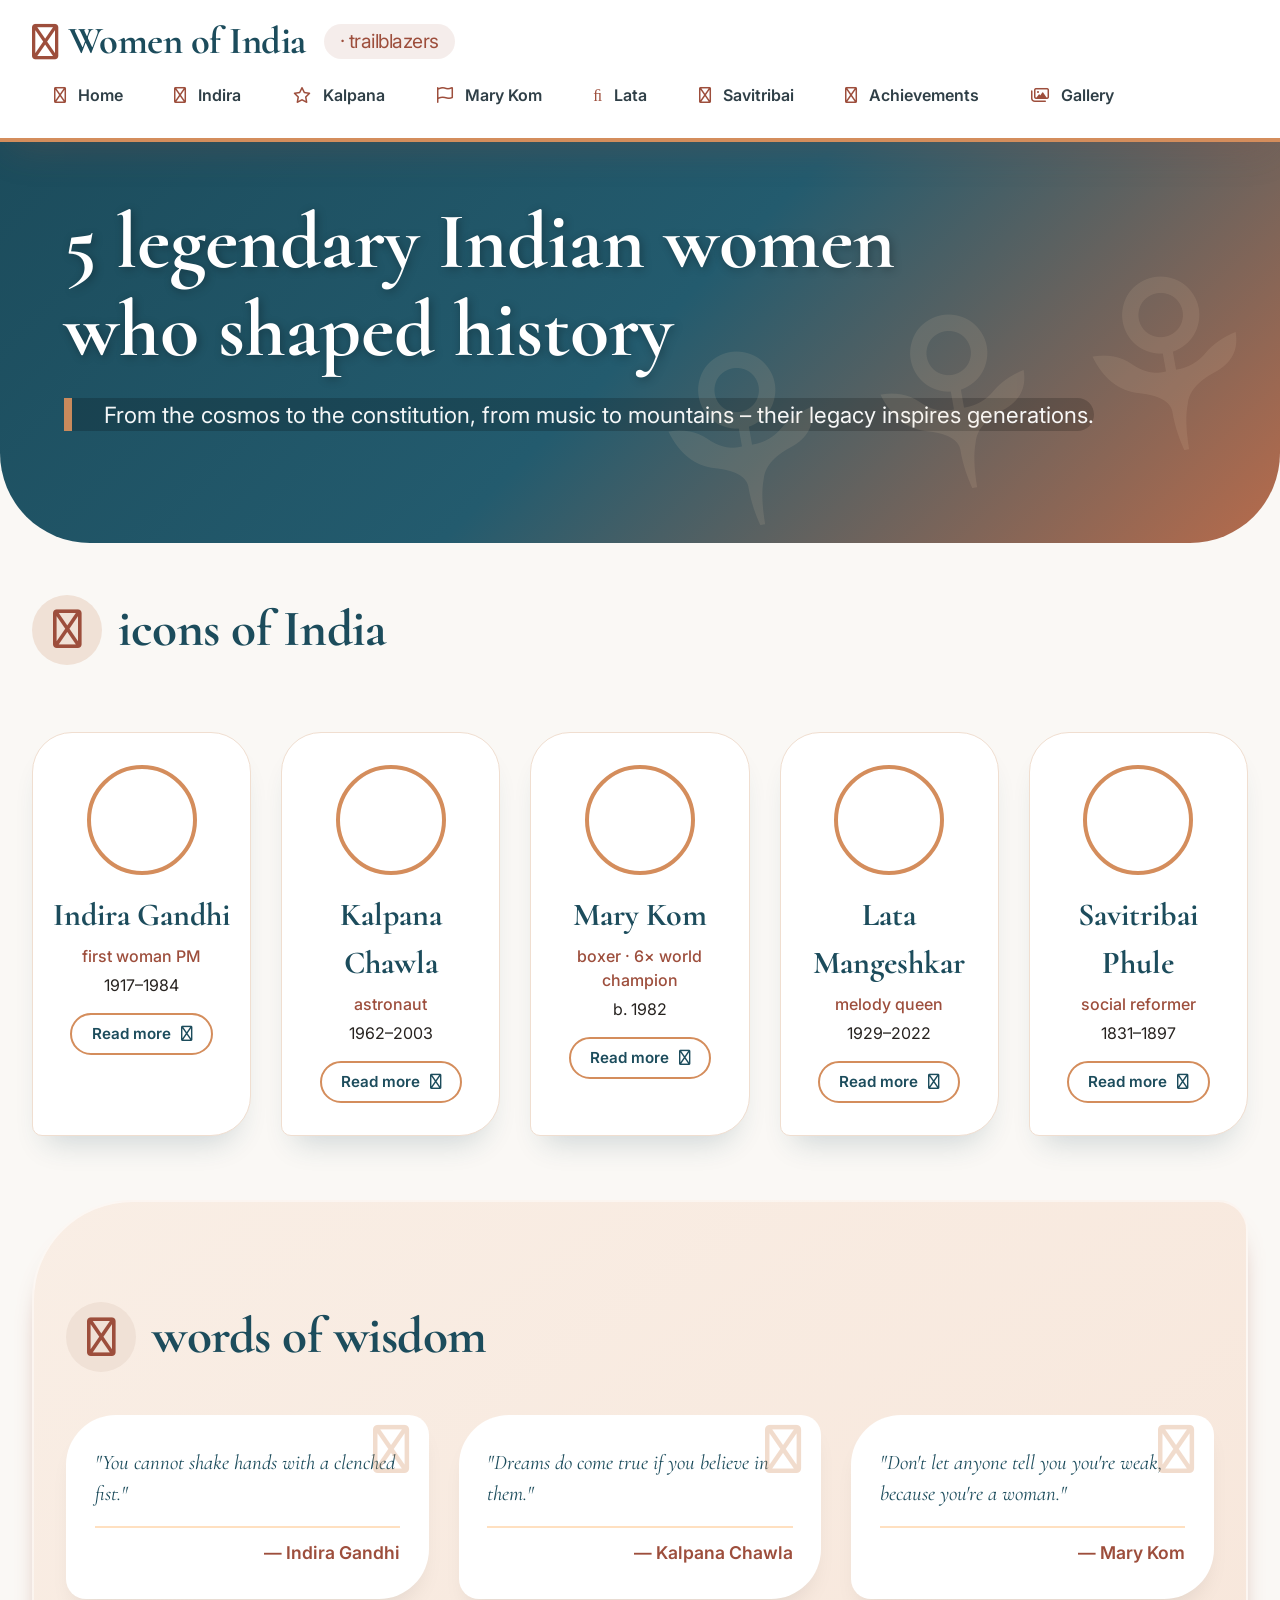
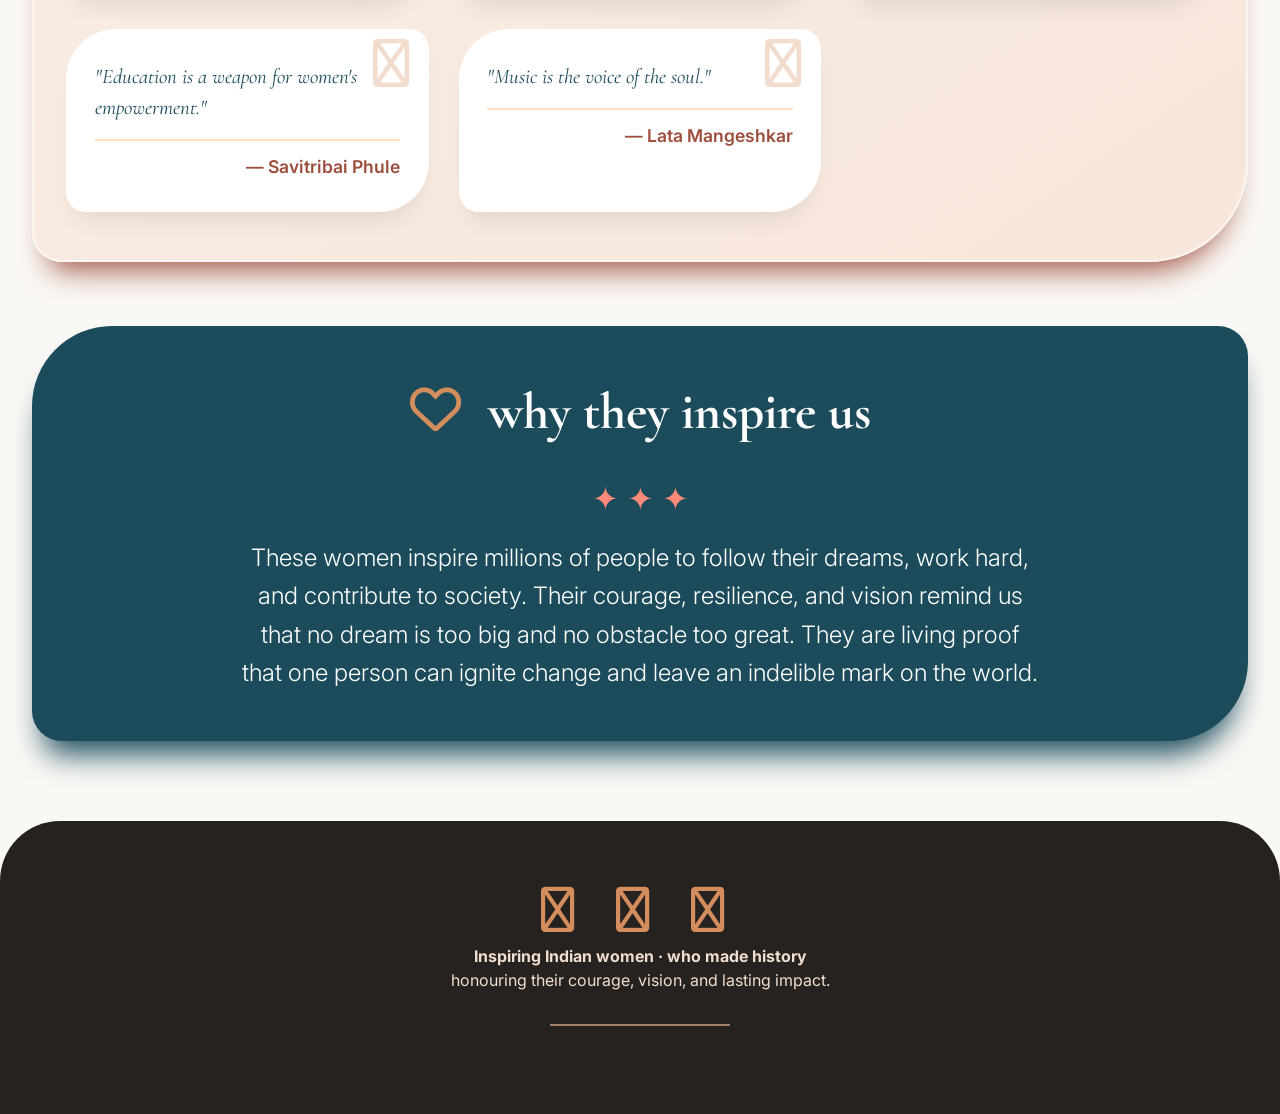
==== index.html @ 29d118a9 "Update and rename index.html.html to index.html" ====
<!DOCTYPE html>
<html lang="en">
<head>
  <meta charset="UTF-8">
  <meta name="viewport" content="width=device-width, initial-scale=1.0">
  <title>5 iconic Indian women · achievements + gallery</title>
  <link rel="stylesheet" href="style.css">
  <script src="javscript.js"></script>
  <!-- Font Awesome 6 (free) -->
  <link rel="stylesheet" href="https://cdnjs.cloudflare.com/ajax/libs/font-awesome/6.0.0-beta3/css/all.min.css">
  <!-- Google Fonts: Inter (clean) & Cormorant (elegant) -->
  <link href="https://fonts.googleapis.com/css2?family=Inter:opsz,wght@14..32,300;14..32,400;14..32,500;14..32,600;14..32,700&family=Cormorant:wght@600;700&display=swap" rel="stylesheet">
  
</head>
<body>

  <!-- ========== SUPER ATTRACTIVE NAVBAR ========== -->
  <nav class="navbar">
    <div class="logo">
      <a href="#">
        <i class="fa-regular fa-venus"></i> Women of India <span>· trailblazers</span>
      </a>
    </div>
    <ul class="nav-links">
      <li><a href="#" id="nav-home"><i class="fa-regular fa-house"></i> Home</a></li>
      <li><a href="#" id="nav-indira"><i class="fa-regular fa-crown"></i> Indira</a></li>
      <li><a href="#" id="nav-kalpana"><i class="fa-regular fa-star"></i> Kalpana</a></li>
      <li><a href="#" id="nav-mary"><i class="fa-regular fa-flag"></i> Mary Kom</a></li>
      <li><a href="#" id="nav-lata"><i class="fa-regular fa-music"></i> Lata</a></li>
      <li><a href="#" id="nav-savitri"><i class="fa-regular fa-book"></i> Savitribai</a></li>
      <li><a href="#" id="nav-achievements"><i class="fa-regular fa-trophy"></i> Achievements</a></li>
      <li><a href="#" id="nav-gallery"><i class="fa-regular fa-images"></i> Gallery</a></li>
    </ul>
  </nav>

  <!-- ========== HOME PAGE ========== -->
  <section id="home-page" class="page-section active-page">
    <div class="hero-home">
      <div class="container">
        <h1>5 legendary Indian women <br> who shaped history</h1>
        <div class="sub">From the cosmos to the constitution, from music to mountains – their legacy inspires generations.</div>
      </div>
    </div>
    <div class="container">
      <div class="section-heading">
        <i class="fa-regular fa-venus"></i>
        <h2>icons of India</h2>
      </div>
      <div class="women-grid">
        <!-- Indira card - external Wikipedia link -->
        <div class="woman-card">
          <div class="img-placeholder" style="background-image: url('https://tse1.mm.bing.net/th/id/OIP.hlqwDFdUgimRXTDggIGw5AHaEK?pid=Api&P=0&h=180');"></div>
          <h3>Indira Gandhi</h3>
          <div class="field">first woman PM</div>
          <p>1917–1984</p>
          <a class="read-more-link" href="https://en.wikipedia.org/wiki/Indira_Gandhi" target="_blank" rel="noopener noreferrer">Read more <i class="fa-regular fa-arrow-right"></i></a>
        </div>
        <!-- Kalpana card -->
        <div class="woman-card">
          <div class="img-placeholder" style="background-image: url('https://tse2.mm.bing.net/th/id/OIP.WRnegZxPM_9tRLS7QYNnfwHaH_?pid=Api&P=0&h=180');"></div>
          <h3>Kalpana Chawla</h3>
          <div class="field">astronaut</div>
          <p>1962–2003</p>
          <a class="read-more-link" href="https://en.wikipedia.org/wiki/Kalpana_Chawla" target="_blank" rel="noopener noreferrer">Read more <i class="fa-regular fa-arrow-right"></i></a>
        </div>
        <!-- Mary Kom card -->
        <div class="woman-card">
          <div class="img-placeholder" style="background-image: url('https://tse2.mm.bing.net/th/id/OIP.1lSUssbzzxA7SeTBUrLzKQHaFj?pid=Api&P=0&h=180');"></div>
          <h3>Mary Kom</h3>
          <div class="field">boxer · 6× world champion</div>
          <p>b. 1982</p>
          <a class="read-more-link" href="https://en.wikipedia.org/wiki/Mary_Kom" target="_blank" rel="noopener noreferrer">Read more <i class="fa-regular fa-arrow-right"></i></a>
        </div>
        <!-- Lata card -->
        <div class="woman-card">
          <div class="img-placeholder" style="background-image: url('https://tse2.mm.bing.net/th/id/OIP.U8MpK4mJzOUedEJVo39gogHaFj?pid=Api&P=0&h=180');"></div>
          <h3>Lata Mangeshkar</h3>
          <div class="field">melody queen</div>
          <p>1929–2022</p>
          <a class="read-more-link" href="https://en.wikipedia.org/wiki/Lata_Mangeshkar" target="_blank" rel="noopener noreferrer">Read more <i class="fa-regular fa-arrow-right"></i></a>
        </div>
        <!-- Savitribai card -->
        <div class="woman-card">
          <div class="img-placeholder" style="background-image: url('https://tse2.mm.bing.net/th/id/OIP.8hv-WxELhHv0TizixeWFVwHaFj?pid=Api&P=0&h=180');"></div>
          <h3>Savitribai Phule</h3>
          <div class="field">social reformer</div>
          <p>1831–1897</p>
          <a class="read-more-link" href="https://en.wikipedia.org/wiki/Savitribai_Phule" target="_blank" rel="noopener noreferrer">Read more <i class="fa-regular fa-arrow-right"></i></a>
        </div>
      </div>

      <!-- QUOTES SECTION -->
      <div class="quotes-section">
        <div class="section-heading">
          <i class="fa-regular fa-quote-right"></i>
          <h2>words of wisdom</h2>
        </div>
        <div class="quotes-grid">
          <div class="quote-card">
            <i class="fa-regular fa-quote-right"></i>
            <p>"You cannot shake hands with a clenched fist."</p>
            <div class="author">— Indira Gandhi</div>
          </div>
          <div class="quote-card">
            <i class="fa-regular fa-quote-right"></i>
            <p>"Dreams do come true if you believe in them."</p>
            <div class="author">— Kalpana Chawla</div>
          </div>
          <div class="quote-card">
            <i class="fa-regular fa-quote-right"></i>
            <p>"Don't let anyone tell you you're weak, because you're a woman."</p>
            <div class="author">— Mary Kom</div>
          </div>
          <div class="quote-card">
            <i class="fa-regular fa-quote-right"></i>
            <p>"Education is a weapon for women's empowerment."</p>
            <div class="author">— Savitribai Phule</div>
          </div>
          <div class="quote-card">
            <i class="fa-regular fa-quote-right"></i>
            <p>"Music is the voice of the soul."</p>
            <div class="author">— Lata Mangeshkar</div>
          </div>
        </div>
      </div>

      <!-- INSPIRE SECTION -->
      <div class="inspire-section">
        <h2><i class="fa-regular fa-heart"></i> why they inspire us</h2>
        <div class="heart-sign">✦ ✦ ✦</div>
        <p>These women inspire millions of people to follow their dreams, work hard, and contribute to society. Their courage, resilience, and vision remind us that no dream is too big and no obstacle too great. They are living proof that one person can ignite change and leave an indelible mark on the world.</p>
      </div>
    </div>
  </section>

  <!-- ========== INDIVIDUAL PROFILE PAGES (for navbar, not for read-more) ========== -->
  <!-- Indira Gandhi -->
  <section id="indira-page" class="page-section">
    <div class="container" style="margin-top:2rem;">
      <div class="profile-header">
        <div class="profile-img-large" style="background-image: url('https://tse1.mm.bing.net/th/id/OIP.hlqwDFdUgimRXTDggIGw5AHaEK?pid=Api&P=0&h=180');"></div>
        <div class="profile-desc">
          <h2>Indira Gandhi</h2>
          <span class="era">1917 – 1984 · first & only woman PM</span>
          <ul class="highlight-list">
            <li><i class="fa-regular fa-star"></i> India's first and to date only female Prime Minister</li>
            <li><i class="fa-regular fa-leaf"></i> Led India to victory in 1971 war; created Bangladesh</li>
            <li><i class="fa-regular fa-building"></i> Nationalized banks & abolished privy purses</li>
            <li><i class="fa-regular fa-globe"></i> Known as the "Iron Lady of India"</li>
          </ul>
        </div>
      </div>
      <p style="font-size:1.2rem; background:#f2e8df; padding:2rem; border-radius:60px;">Indira Priyadarshini Gandhi served as Prime Minister from 1966 to 1977 and again from 1980 until her assassination. A central figure of the Indian National Congress, she remains a symbol of strong leadership.</p>
    </div>
  </section>

  <!-- Kalpana Chawla -->
  <section id="kalpana-page" class="page-section">
    <div class="container" style="margin-top:2rem;">
      <div class="profile-header">
        <div class="profile-img-large" style="background-image: url('https://tse2.mm.bing.net/th/id/OIP.WRnegZxPM_9tRLS7QYNnfwHaH_?pid=Api&P=0&h=180');"></div>
        <div class="profile-desc">
          <h2>Kalpana Chawla</h2>
          <span class="era">1962 – 2003 · astronaut · first Indian woman in space</span>
          <ul class="highlight-list">
            <li><i class="fa-regular fa-rocket"></i> First Indian-born woman to go to space (STS-87, 1997)</li>
            <li><i class="fa-regular fa-microchip"></i> Aerospace engineer, PhD from University of Colorado</li>
            <li><i class="fa-regular fa-heart"></i> Performed experiments on microgravity</li>
            <li><i class="fa-regular fa-shield"></i> Died in Columbia disaster, but inspired millions</li>
          </ul>
        </div>
      </div>
      <p style="font-size:1.2rem; background:#f2e8df; padding:2rem; border-radius:60px;">"The path from dreams to success does exist." Kalpana Chawla's journey from Karnal to the stars embodies courage and curiosity.</p>
    </div>
  </section>

  <!-- Mary Kom -->
  <section id="mary-page" class="page-section">
    <div class="container" style="margin-top:2rem;">
      <div class="profile-header">
        <div class="profile-img-large" style="background-image: url('https://tse2.mm.bing.net/th/id/OIP.1lSUssbzzxA7SeTBUrLzKQHaFj?pid=Api&P=0&h=180');"></div>
        <div class="profile-desc">
          <h2>Mary Kom</h2>
          <span class="era">b. 1982 · "Magnificent Mary"</span>
          <ul class="highlight-list">
            <li><i class="fa-regular fa-trophy"></i> Six-time World Amateur Boxing champion</li>
            <li><i class="fa-regular fa-medal"></i> Only woman boxer to win a medal in each of the six world championships</li>
            <li><i class="fa-regular fa-crown"></i> Bronze medal at 2012 London Olympics</li>
            <li><i class="fa-regular fa-hand-fist"></i> Padma Bhushan, Rajya Sabha member</li>
          </ul>
        </div>
      </div>
      <p style="font-size:1.2rem; background:#f2e8df; padding:2rem; border-radius:60px;">Mary Kom rose from a small village in Manipur to become a global boxing icon – a symbol of resilience and mother of three.</p>
    </div>
  </section>

  <!-- Lata Mangeshkar -->
  <section id="lata-page" class="page-section">
    <div class="container" style="margin-top:2rem;">
      <div class="profile-header">
        <div class="profile-img-large" style="background-image: url('https://tse2.mm.bing.net/th/id/OIP.U8MpK4mJzOUedEJVo39gogHaFj?pid=Api&P=0&h=180');"></div>
        <div class="profile-desc">
          <h2>Lata Mangeshkar</h2>
          <span class="era">1929 – 2022 · the Nightingale of India</span>
          <ul class="highlight-list">
            <li><i class="fa-regular fa-microphone"></i> Recorded songs in over 36 languages</li>
            <li><i class="fa-regular fa-clock"></i> Guinness record for most studio recordings (1948–2010s)</li>
            <li><i class="fa-regular fa-heart"></i> Bharat Ratna, France's highest civilian award</li>
            <li><i class="fa-regular fa-star"></i> Voice of generations – "Ae Mere Watan Ke Logon"</li>
          </ul>
        </div>
      </div>
      <p style="font-size:1.2rem; background:#f2e8df; padding:2rem; border-radius:60px;">For seven decades, Lata Mangeshkar's voice defined Indian melody. She remains immortal through her timeless songs.</p>
    </div>
  </section>

  <!-- Savitribai Phule -->
  <section id="savitri-page" class="page-section">
    <div class="container" style="margin-top:2rem;">
      <div class="profile-header">
        <div class="profile-img-large" style="background-image: url('https://tse2.mm.bing.net/th/id/OIP.8hv-WxELhHv0TizixeWFVwHaFj?pid=Api&P=0&h=180');"></div>
        <div class="profile-desc">
          <h2>Savitribai Phule</h2>
          <span class="era">1831 – 1897 · first female teacher of India</span>
          <ul class="highlight-list">
            <li><i class="fa-regular fa-school"></i> India's first woman teacher (1848) along with husband Jyotirao</li>
            <li><i class="fa-regular fa-scale-balanced"></i> Pioneer of women's rights & caste reform</li>
            <li><i class="fa-regular fa-heart"></i> Opened shelter for widows & prevented infanticide</li>
            <li><i class="fa-regular fa-feather"></i> Wrote poetry to inspire education for all</li>
          </ul>
        </div>
      </div>
      <p style="font-size:1.2rem; background:#f2e8df; padding:2rem; border-radius:60px;">Savitribai Phule fought against caste and patriarchy to light the lamp of education for girls. Her legacy lives in every classroom.</p>
    </div>
  </section>

  <!-- ========== ACHIEVEMENTS PAGE ========== -->
  <section id="achievements-page" class="page-section">
    <div class="container" style="margin-top:2rem;">
      <div class="section-heading">
        <i class="fa-regular fa-trophy"></i>
        <h2>landmark achievements</h2>
      </div>
      <div class="achievements-grid">
        <!-- Indira Gandhi card -->
        <div class="achievement-card">
          <div class="achievement-header">
            <img src="https://tse1.mm.bing.net/th/id/OIP.hlqwDFdUgimRXTDggIGw5AHaEK?pid=Api&P=0&h=180" alt="Indira Gandhi">
            <h3>Indira Gandhi</h3>
          </div>
          <ul class="achievement-list">
            <li><i class="fa-regular fa-crown"></i> First & only woman PM of India (1966–77, 1980–84)</li>
            <li><i class="fa-regular fa-flag"></i> Led India to victory in 1971 Indo-Pak war; birth of Bangladesh</li>
            <li><i class="fa-regular fa-bank"></i> Nationalized 14 major banks (1969)</li>
            <li><i class="fa-regular fa-atom"></i> Oversaw India's first nuclear test (Smiling Buddha, 1974)</li>
          </ul>
          <span class="achievement-badge">iron lady</span>
        </div>
        <!-- Kalpana Chawla card -->
        <div class="achievement-card">
          <div class="achievement-header">
            <img src="https://tse2.mm.bing.net/th/id/OIP.WRnegZxPM_9tRLS7QYNnfwHaH_?pid=Api&P=0&h=180" alt="Kalpana Chawla">
            <h3>Kalpana Chawla</h3>
          </div>
          <ul class="achievement-list">
            <li><i class="fa-regular fa-rocket"></i> First Indian-born woman in space (STS-87, 1997)</li>
            <li><i class="fa-regular fa-microchip"></i> PhD in aerospace engineering (University of Colorado)</li>
            <li><i class="fa-regular fa-satellite"></i> Conducted microgravity experiments on Columbia</li>
            <li><i class="fa-regular fa-star"></i> Posthumously awarded Congressional Space Medal of Honor</li>
          </ul>
          <span class="achievement-badge">star voyager</span>
        </div>
        <!-- Mary Kom card -->
        <div class="achievement-card">
          <div class="achievement-header">
            <img src="https://tse2.mm.bing.net/th/id/OIP.1lSUssbzzxA7SeTBUrLzKQHaFj?pid=Api&P=0&h=180" alt="Mary Kom">
            <h3>Mary Kom</h3>
          </div>
          <ul class="achievement-list">
            <li><i class="fa-regular fa-trophy"></i> Six-time World Amateur Boxing champion (only woman ever)</li>
            <li><i class="fa-regular fa-medal"></i> Bronze medal, 2012 London Olympics (flyweight)</li>
            <li><i class="fa-regular fa-award"></i> Arjuna Award, Padma Bhushan, Padma Vibhushan</li>
            <li><i class="fa-regular fa-hand-fist"></i> First Indian woman boxer to win gold in Asian Games (2014)</li>
          </ul>
          <span class="achievement-badge">magnificent mary</span>
        </div>
        <!-- Lata Mangeshkar card -->
        <div class="achievement-card">
          <div class="achievement-header">
            <img src="https://tse2.mm.bing.net/th/id/OIP.U8MpK4mJzOUedEJVo39gogHaFj?pid=Api&P=0&h=180" alt="Lata Mangeshkar">
            <h3>Lata Mangeshkar</h3>
          </div>
          <ul class="achievement-list">
            <li><i class="fa-regular fa-microphone"></i> Guinness World Record: most studio recordings (1948–2010s)</li>
            <li><i class="fa-regular fa-language"></i> Sang in over 36 Indian languages</li>
            <li><i class="fa-regular fa-heart"></i> Bharat Ratna (2001), Dadasaheb Phalke Award</li>
            <li><i class="fa-regular fa-flag"></i> "Ae Mere Watan Ke Logon" – iconic patriotic song (1962)</li>
          </ul>
          <span class="achievement-badge">nightingale</span>
        </div>
        <!-- Savitribai Phule card -->
        <div class="achievement-card">
          <div class="achievement-header">
            <img src="https://tse2.mm.bing.net/th/id/OIP.8hv-WxELhHv0TizixeWFVwHaFj?pid=Api&P=0&h=180" alt="Savitribai Phule">
            <h3>Savitribai Phule</h3>
          </div>
          <ul class="achievement-list">
            <li><i class="fa-regular fa-school"></i> India's first woman teacher (1848, with Jyotirao Phule)</li>
            <li><i class="fa-regular fa-feather"></i> Pioneer of girls' education; opened 18 schools</li>
            <li><i class="fa-regular fa-shield"></i> Started shelter for widows, opposed sati & infanticide</li>
            <li><i class="fa-regular fa-book"></i> Published poetry collection 'Kavya Phule' (1854)</li>
          </ul>
          <span class="achievement-badge">first teacher</span>
        </div>
        <!-- extra card: collective legacy -->
        <div class="achievement-card" style="background: #fef2e6;">
          <div class="achievement-header">
            <i class="fa-regular fa-venus-double" style="font-size: 3rem; color: var(--primary);"></i>
            <h3>collective legacy</h3>
          </div>
          <ul class="achievement-list">
            <li><i class="fa-regular fa-chart-line"></i> Inspired millions of girls to dream beyond limits</li>
            <li><i class="fa-regular fa-globe"></i> Represent India across politics, science, sports, arts, social reform</li>
            <li><i class="fa-regular fa-calendar"></i> Their achievements continue to shape modern India</li>
          </ul>
          <span class="achievement-badge" style="background: var(--primary);">trailblazers</span>
        </div>
      </div>
    </div>
  </section>

  <!-- ========== GALLERY PAGE ========== -->
  <section id="gallery-page" class="page-section">
    <div class="container" style="margin-top:2rem;">
      <div class="section-heading">
        <i class="fa-regular fa-images"></i>
        <h2>portrait gallery</h2>
      </div>
      <div class="gallery-grid">
        <div class="gallery-card">
          <div class="gallery-img" style="background-image: url('https://tse1.mm.bing.net/th/id/OIP.hlqwDFdUgimRXTDggIGw5AHaEK?pid=Api&P=0&h=180');"></div>
          <div class="caption"><h4>Indira Gandhi</h4><p>Iron Lady · 1917–1984</p></div>
        </div>
        <div class="gallery-card">
          <div class="gallery-img" style="background-image: url('https://tse2.mm.bing.net/th/id/OIP.WRnegZxPM_9tRLS7QYNnfwHaH_?pid=Api&P=0&h=180');"></div>
          <div class="caption"><h4>Kalpana Chawla</h4><p>Star voyager · 1962–2003</p></div>
        </div>
        <div class="gallery-card">
          <div class="gallery-img" style="background-image: url('https://tse2.mm.bing.net/th/id/OIP.1lSUssbzzxA7SeTBUrLzKQHaFj?pid=Api&P=0&h=180');"></div>
          <div class="caption"><h4>Mary Kom</h4><p>Magnificent Mary · b.1982</p></div>
        </div>
        <div class="gallery-card">
          <div class="gallery-img" style="background-image: url('https://tse2.mm.bing.net/th/id/OIP.U8MpK4mJzOUedEJVo39gogHaFj?pid=Api&P=0&h=180');"></div>
          <div class="caption"><h4>Lata Mangeshkar</h4><p>Nightingale · 1929–2022</p></div>
        </div>
        <div class="gallery-card">
          <div class="gallery-img" style="background-image:  url('https://tse2.mm.bing.net/th/id/OIP.8hv-WxELhHv0TizixeWFVwHaFj?pid=Api&P=0&h=180');"></div>
          <div class="caption"><h4>Savitribai Phule</h4><p>First teacher · 1831–1897</p></div>
        </div>
      </div>
    </div>
  </section>

  <!-- footer -->
  <footer class="footer-prof">
    <div class="footer-icons"><i class="fa-regular fa-venus"></i> <i class="fa-regular fa-venus-double"></i> <i class="fa-regular fa-venus-mars"></i></div>
    <h4>Inspiring Indian women · who made history</h4>
    <p>honouring their courage, vision, and lasting impact.</p>
    <hr>
  </footer>

  <!-- JS to switch pages (only for navbar) -->
  
</body>
</html>
---- style.css ----
* {
      margin: 0;
      padding: 0;
      box-sizing: border-box;
    }

    body {
      font-family: 'Inter', sans-serif;
      background-color: #faf8f5;
      color: #26221f;
      line-height: 1.5;
    }

    :root {
      --primary: #9d4e3c;        /* terracotta */
      --primary-light: #b86b4b;
      --secondary: #1c4c5c;       /* deep teal */
      --accent: #d48d5c;          /* warm gold */
      --light-bg: #f6efe9;
      --white: #ffffff;
      --shadow-card: 0 20px 30px -14px rgba(28, 76, 92, 0.2);
    }

    .container {
      max-width: 1280px;
      margin: 0 auto;
      padding: 0 32px;
    }

    /* ========== SUPER ATTRACTIVE NAVBAR ========== */
    .navbar {
      background: linear-gradient(135deg, #ffffff 0%, #fef5ed 100%);
      padding: 0.8rem 2rem;
      box-shadow: 0 15px 35px -10px rgba(157,78,60,0.25);
      position: sticky;
      top: 0;
      z-index: 100;
      border-bottom: 4px solid var(--accent);
      display: flex;
      flex-wrap: wrap;
      align-items: center;
      justify-content: space-between;
      backdrop-filter: blur(8px);
      background: rgba(255, 255, 255, 0.92);
      transition: all 0.3s ease;
      animation: slideDownFancy 0.6s cubic-bezier(0.16, 1, 0.3, 1);
    }

    .navbar:hover {
      box-shadow: 0 18px 40px -8px rgba(212, 141, 92, 0.4);
      border-bottom-color: var(--primary);
    }

    @keyframes slideDownFancy {
      0% { transform: translateY(-120%) skewY(-3deg); opacity: 0; }
      70% { transform: translateY(5%) skewY(0.5deg); }
      100% { transform: translateY(0) skewY(0); opacity: 1; }
    }

    .logo a {
      font-family: 'Cormorant', serif;
      font-size: 2.4rem;
      font-weight: 700;
      color: var(--secondary);
      text-decoration: none;
      letter-spacing: -0.5px;
      transition: all 0.3s ease;
      display: flex;
      align-items: center;
      gap: 10px;
    }

    .logo a i {
      color: var(--primary);
      font-size: 2.2rem;
      transition: transform 0.4s ease;
    }

    .logo a:hover i {
      transform: rotate(20deg) scale(1.1);
    }

    .logo a:hover {
      color: var(--primary);
    }

    .logo span {
      color: var(--primary);
      font-size: 1.2rem;
      font-family: 'Inter', sans-serif;
      font-weight: 400;
      margin-left: 8px;
      background: rgba(157, 78, 60, 0.1);
      padding: 0.2rem 1rem;
      border-radius: 60px;
      transition: background 0.3s ease;
    }

    .logo a:hover span {
      background: rgba(157, 78, 60, 0.2);
    }

    .nav-links {
      display: flex;
      flex-wrap: wrap;
      gap: 0.5rem;
      list-style: none;
    }

    .nav-links li a {
      display: inline-block;
      padding: 0.7rem 1.3rem;
      font-weight: 600;
      color: #2f3f47;
      text-decoration: none;
      border-radius: 50px;
      transition: all 0.3s cubic-bezier(0.34, 1.56, 0.64, 1);
      background: transparent;
      border: 1px solid transparent;
      font-size: 1rem;
      position: relative;
      overflow: hidden;
      z-index: 1;
    }

    /* Fancy background effect */
    .nav-links li a::before {
      content: '';
      position: absolute;
      top: 50%;
      left: 50%;
      width: 0;
      height: 0;
      border-radius: 50%;
      background: radial-gradient(circle, rgba(212, 141, 92, 0.3) 0%, rgba(157, 78, 60, 0.2) 80%);
      transform: translate(-50%, -50%);
      transition: width 0.5s ease, height 0.5s ease;
      z-index: -1;
    }

    .nav-links li a:hover::before {
      width: 250px;
      height: 250px;
    }

    .nav-links li a i {
      margin-right: 8px;
      color: var(--primary);
      font-size: 1rem;
      transition: transform 0.3s cubic-bezier(0.34, 1.56, 0.64, 1);
    }

    .nav-links li a:hover i {
      transform: scale(1.3) rotate(5deg);
      color: var(--secondary);
    }

    .nav-links li a:hover {
      background: rgba(240, 228, 219, 0.7);
      border-color: var(--accent);
      color: var(--secondary);
      transform: translateY(-3px);
      box-shadow: 0 10px 20px -8px rgba(212, 141, 92, 0.5);
    }

    .nav-links li a.active {
      background: linear-gradient(145deg, var(--secondary), #15343d);
      color: white;
      border-color: var(--accent);
      box-shadow: 0 8px 20px -6px var(--secondary), inset 0 1px 3px rgba(255,255,255,0.3);
      font-weight: 600;
      transform: scale(1.02);
    }

    .nav-links li a.active i {
      color: #ffdfb8;
      transform: scale(1.1);
    }

    .nav-links li a.active::after {
      content: '';
      position: absolute;
      bottom: -5px;
      left: 20%;
      width: 60%;
      height: 3px;
      background: var(--accent);
      border-radius: 10px;
      animation: slideUnder 0.3s ease;
    }

    @keyframes slideUnder {
      0% { width: 0; left: 50%; }
      100% { width: 60%; left: 20%; }
    }

    /* Glowing dot for active indicator */
    .nav-links li a.active::before {
      content: '';
      position: absolute;
      top: -3px;
      right: 10px;
      width: 8px;
      height: 8px;
      background: var(--accent);
      border-radius: 50%;
      box-shadow: 0 0 10px var(--accent);
      animation: pulseGlow 1.5s infinite;
    }

    @keyframes pulseGlow {
      0%, 100% { opacity: 1; transform: scale(1); }
      50% { opacity: 0.7; transform: scale(1.3); }
    }

    /* page sections */
    .page-section {
      display: none;
      animation: fade 0.3s ease;
    }

    .page-section.active-page {
      display: block;
    }

    @keyframes fade {
      0% { opacity: 0.2; transform: translateY(5px); }
      100% { opacity: 1; transform: translateY(0); }
    }

    /* section heading */
    .section-heading {
      display: flex;
      align-items: center;
      gap: 1rem;
      margin: 3rem 0 2.2rem;
    }

    .section-heading h2 {
      font-family: 'Cormorant', serif;
      font-size: 3.2rem;
      font-weight: 700;
      color: var(--secondary);
      letter-spacing: -0.5px;
    }

    .section-heading i {
      font-size: 2.4rem;
      color: var(--primary);
      background: #f0e1d6;
      width: 70px;
      height: 70px;
      border-radius: 50%;
      display: inline-flex;
      align-items: center;
      justify-content: center;
    }

    /* ========== HOME PAGE ========== */
    .hero-home {
      background: linear-gradient(135deg, #1c4c5c 0%, #235b6e 50%, #b86b4b 100%);
      border-radius: 0 0 90px 90px;
      padding: 3.5rem 2rem 7rem;
      margin-bottom: 2rem;
      color: white;
      position: relative;
      overflow: hidden;
    }

    .hero-home::after {
      content: "⚘⚘⚘";
      font-size: 15rem;
      position: absolute;
      bottom: -50px;
      right: 0;
      opacity: 0.1;
      color: #ffe0b9;
      font-family: 'Cormorant', serif;
      transform: rotate(-10deg);
    }

    .hero-home h1 {
      font-family: 'Cormorant', serif;
      font-size: 5rem;
      font-weight: 700;
      line-height: 1.1;
      max-width: 1000px;
      text-shadow: 2px 2px 10px rgba(0,0,0,0.3);
    }

    .hero-home .sub {
      font-size: 1.4rem;
      opacity: 0.95;
      margin-top: 1.5rem;
      border-left: 8px solid var(--accent);
      padding-left: 2rem;
      background: rgba(0,0,0,0.2);
      display: inline-block;
      border-radius: 0 60px 60px 0;
    }

    /* women grid on home */
    .women-grid {
      display: grid;
      grid-template-columns: repeat(auto-fit, minmax(200px, 1fr));
      gap: 30px;
      margin: 4rem 0;
    }

    .woman-card {
      background: var(--white);
      border-radius: 40px 40px 40px 10px;
      padding: 2rem 1.2rem;
      box-shadow: var(--shadow-card);
      text-align: center;
      transition: 0.25s;
      border: 1px solid #f0ded0;
      display: flex;
      flex-direction: column;
    }

    .woman-card:hover {
      transform: translateY(-10px) scale(1.02);
      box-shadow: 0 25px 30px -10px #1c4c5c;
    }

    .woman-card .img-placeholder {
      width: 110px;
      height: 110px;
      border-radius: 50%;
      margin: 0 auto 1rem;
      background-size: cover;
      background-position: center;
      border: 4px solid var(--accent);
    }

    .woman-card h3 {
      font-family: 'Cormorant', serif;
      font-size: 2rem;
      color: var(--secondary);
    }

    .field {
      font-weight: 500;
      color: var(--primary);
      margin: 0.3rem 0;
    }

    /* read more link — now external */
    .read-more-link {
      display: inline-block;
      margin-top: 1rem;
      padding: 0.5rem 1.2rem;
      background: transparent;
      border: 2px solid var(--accent);
      border-radius: 40px;
      font-weight: 600;
      font-size: 0.95rem;
      color: var(--secondary);
      text-decoration: none;
      transition: all 0.3s ease;
      align-self: center;
    }

    .read-more-link i {
      margin-left: 6px;
      transition: transform 0.3s ease;
    }

    .read-more-link:hover {
      background: var(--accent);
      color: #1e3c45;
      border-color: var(--accent);
      transform: translateY(-2px);
      box-shadow: 0 6px 12px rgba(212,141,92,0.3);
    }

    .read-more-link:hover i {
      transform: translateX(5px);
    }

    /* profile pages (kept for navbar) */
    .profile-header {
      display: flex;
      flex-wrap: wrap;
      gap: 3rem;
      align-items: center;
      margin: 2rem 0 3rem;
      background: linear-gradient(145deg, #fff6ef, #fdeee5);
      border-radius: 80px 30px 80px 30px;
      padding: 2.5rem;
      box-shadow: 0 25px 30px -18px #9d4e3c;
      border: 2px solid #ffffff70;
    }

    .profile-img-large {
      width: 220px;
      height: 220px;
      border-radius: 50% 30% 50% 30%;
      background-size: cover;
      background-position: center;
      box-shadow: 15px 15px 0 rgba(0,0,0,0.08), 0 0 0 6px var(--accent);
      transition: 0.3s;
    }

    .profile-img-large:hover {
      border-radius: 40% 60% 40% 60%;
    }

    .profile-desc {
      flex: 1;
    }

    .profile-desc h2 {
      font-family: 'Cormorant', serif;
      font-size: 3.8rem;
      color: var(--secondary);
    }

    .profile-desc .era {
      background: var(--accent);
      color: #1e3c45;
      padding: 0.3rem 2rem;
      border-radius: 60px;
      display: inline-block;
      font-weight: 600;
      font-size: 1.1rem;
    }

    .highlight-list {
      margin: 2rem 0;
      list-style: none;
    }

    .highlight-list li {
      margin: 1rem 0;
      display: flex;
      align-items: center;
      gap: 15px;
    }

    .highlight-list i {
      color: var(--primary);
      font-size: 1.5rem;
      width: 36px;
    }

    /* ========== ACHIEVEMENTS PAGE ========== */
    .achievements-grid {
      display: grid;
      grid-template-columns: repeat(auto-fit, minmax(300px, 1fr));
      gap: 35px;
      margin: 3rem 0 4rem;
    }

    .achievement-card {
      background: white;
      border-radius: 40px 20px 40px 20px;
      padding: 2.2rem 1.8rem;
      box-shadow: 0 20px 25px -12px rgba(0,0,0,0.15);
      transition: 0.3s;
      border: 1px solid #ffd9bf;
      position: relative;
      overflow: hidden;
    }

    .achievement-card:hover {
      transform: translateY(-8px);
      box-shadow: 0 28px 28px -12px #1c4c5c;
    }

    .achievement-card::before {
      content: "★";
      position: absolute;
      top: -10px;
      right: -10px;
      font-size: 8rem;
      opacity: 0.08;
      color: var(--primary);
      transform: rotate(15deg);
      pointer-events: none;
    }

    .achievement-header {
      display: flex;
      align-items: center;
      gap: 1rem;
      margin-bottom: 1.5rem;
    }

    .achievement-header img {
      width: 70px;
      height: 70px;
      border-radius: 50%;
      object-fit: cover;
      border: 4px solid var(--accent);
    }

    .achievement-header h3 {
      font-family: 'Cormorant', serif;
      font-size: 2.2rem;
      color: var(--secondary);
      line-height: 1.2;
    }

    .achievement-list {
      list-style: none;
    }

    .achievement-list li {
      margin: 1.2rem 0;
      display: flex;
      gap: 12px;
      align-items: flex-start;
      font-size: 1rem;
    }

    .achievement-list i {
      color: var(--primary);
      font-size: 1.3rem;
      min-width: 28px;
      margin-top: 3px;
    }

    .achievement-badge {
      background: var(--secondary);
      color: white;
      padding: 0.2rem 1rem;
      border-radius: 60px;
      font-size: 0.8rem;
      font-weight: 600;
      letter-spacing: 0.5px;
      display: inline-block;
      margin-top: 1rem;
    }

    /* gallery page */
    .gallery-grid {
      display: grid;
      grid-template-columns: repeat(auto-fit, minmax(260px, 1fr));
      gap: 35px;
      margin: 3rem 0 4rem;
    }

    .gallery-card {
      background: white;
      border-radius: 50px 20px 50px 20px;
      overflow: hidden;
      box-shadow: 0 30px 30px -15px rgba(0,0,0,0.2);
      transition: 0.3s;
      border: 1px solid #ffdac0;
    }

    .gallery-card:hover {
      transform: scale(1.02) rotate(0.5deg);
      box-shadow: 0 30px 35px -12px #1c4c5c;
    }

    .gallery-img {
      width: 100%;
      height: 250px;
      background-size: cover;
      background-position: center;
      background-repeat: no-repeat;
      transition: 0.3s;
    }

    .gallery-card .caption {
      padding: 1.5rem 1rem 2rem;
      text-align: center;
      background: #fef5ed;
    }

    .gallery-card .caption h4 {
      font-family: 'Cormorant', serif;
      font-size: 2.2rem;
      color: var(--secondary);
      margin-bottom: 0.4rem;
    }

    .gallery-card .caption p {
      color: var(--primary);
      font-weight: 500;
      font-size: 1.1rem;
    }

    /* quotes section */
    .quotes-section {
      background: linear-gradient(145deg, #f9eee5, #f7e6da);
      border-radius: 100px 30px 100px 30px;
      padding: 3rem 2rem;
      margin: 4rem 0;
      box-shadow: 0 25px 30px -18px #9d4e3c;
      border: 2px solid #ffffff90;
    }

    .quotes-grid {
      display: grid;
      grid-template-columns: repeat(auto-fit, minmax(280px, 1fr));
      gap: 30px;
      margin-top: 2.5rem;
    }

    .quote-card {
      background: var(--white);
      border-radius: 50px 20px 50px 20px;
      padding: 2rem 1.8rem;
      box-shadow: 0 15px 25px -10px rgba(0,0,0,0.1);
      position: relative;
      transition: transform 0.3s ease;
    }

    .quote-card:hover {
      transform: translateY(-5px);
    }

    .quote-card i {
      font-size: 3rem;
      color: var(--accent);
      opacity: 0.3;
      position: absolute;
      top: 10px;
      right: 20px;
    }

    .quote-card p {
      font-size: 1.3rem;
      font-style: italic;
      font-weight: 400;
      line-height: 1.5;
      color: var(--secondary);
      margin-bottom: 1rem;
      font-family: 'Cormorant', serif;
    }

    .quote-card .author {
      font-weight: 600;
      color: var(--primary);
      text-align: right;
      border-top: 2px solid #ffe0c0;
      padding-top: 0.8rem;
      font-size: 1.1rem;
    }

    /* inspire section */
    .inspire-section {
      background: var(--secondary);
      color: white;
      border-radius: 80px 30px 80px 30px;
      padding: 3rem 2.5rem;
      margin: 4rem 0;
      box-shadow: 0 25px 30px -12px #1c4c5c;
      text-align: center;
    }

    .inspire-section h2 {
      font-family: 'Cormorant', serif;
      font-size: 3.2rem;
      margin-bottom: 1.5rem;
    }

    .inspire-section h2 i {
      margin-right: 15px;
      color: var(--accent);
    }

    .inspire-section p {
      font-size: 1.5rem;
      max-width: 800px;
      margin: 0 auto;
      line-height: 1.6;
      font-weight: 300;
    }

    .inspire-section .heart-sign {
      color: #ff8a7a;
      margin: 1rem 0;
      font-size: 2rem;
    }

    /* footer */
    .footer-prof {
      background: #26221f;
      color: #f0ded0;
      padding: 3.5rem 2rem;
      margin-top: 5rem;
      border-radius: 60px 60px 0 0;
      text-align: center;
    }

    .footer-icons {
      font-size: 2.8rem;
      color: var(--accent);
      letter-spacing: 15px;
    }

    hr {
      width: 180px;
      margin: 2rem auto;
      border: 1px solid #a9826b;
    }

    /* responsive */
    @media screen and (max-width: 768px) {
      .container { padding: 0 20px; }
      .navbar { padding: 0.8rem 1rem; flex-direction: column; align-items: stretch; }
      .logo a { font-size: 1.8rem; justify-content: center; }
      .logo span { font-size: 0.9rem; }
      .nav-links { justify-content: center; margin-top: 10px; }
      .nav-links li a { padding: 0.5rem 0.9rem; font-size: 0.9rem; }
      .hero-home h1 { font-size: 3rem; }
      .hero-home .sub { font-size: 1.1rem; }
      .section-heading h2 { font-size: 2.4rem; }
      .profile-header { padding: 1.5rem; gap: 1.5rem; }
      .profile-img-large { width: 150px; height: 150px; }
      .profile-desc h2 { font-size: 2.5rem; }
    }
    @media screen and (max-width: 480px) {
      .hero-home h1 { font-size: 2.2rem; }
      .women-grid { grid-template-columns: 1fr; }
      .profile-header { flex-direction: column; text-align: center; }
      .profile-img-large { margin: 0 auto; }
      .profile-desc .era { display: block; margin-top: 0.5rem; }
      .achievement-header { flex-direction: column; text-align: center; }
    }
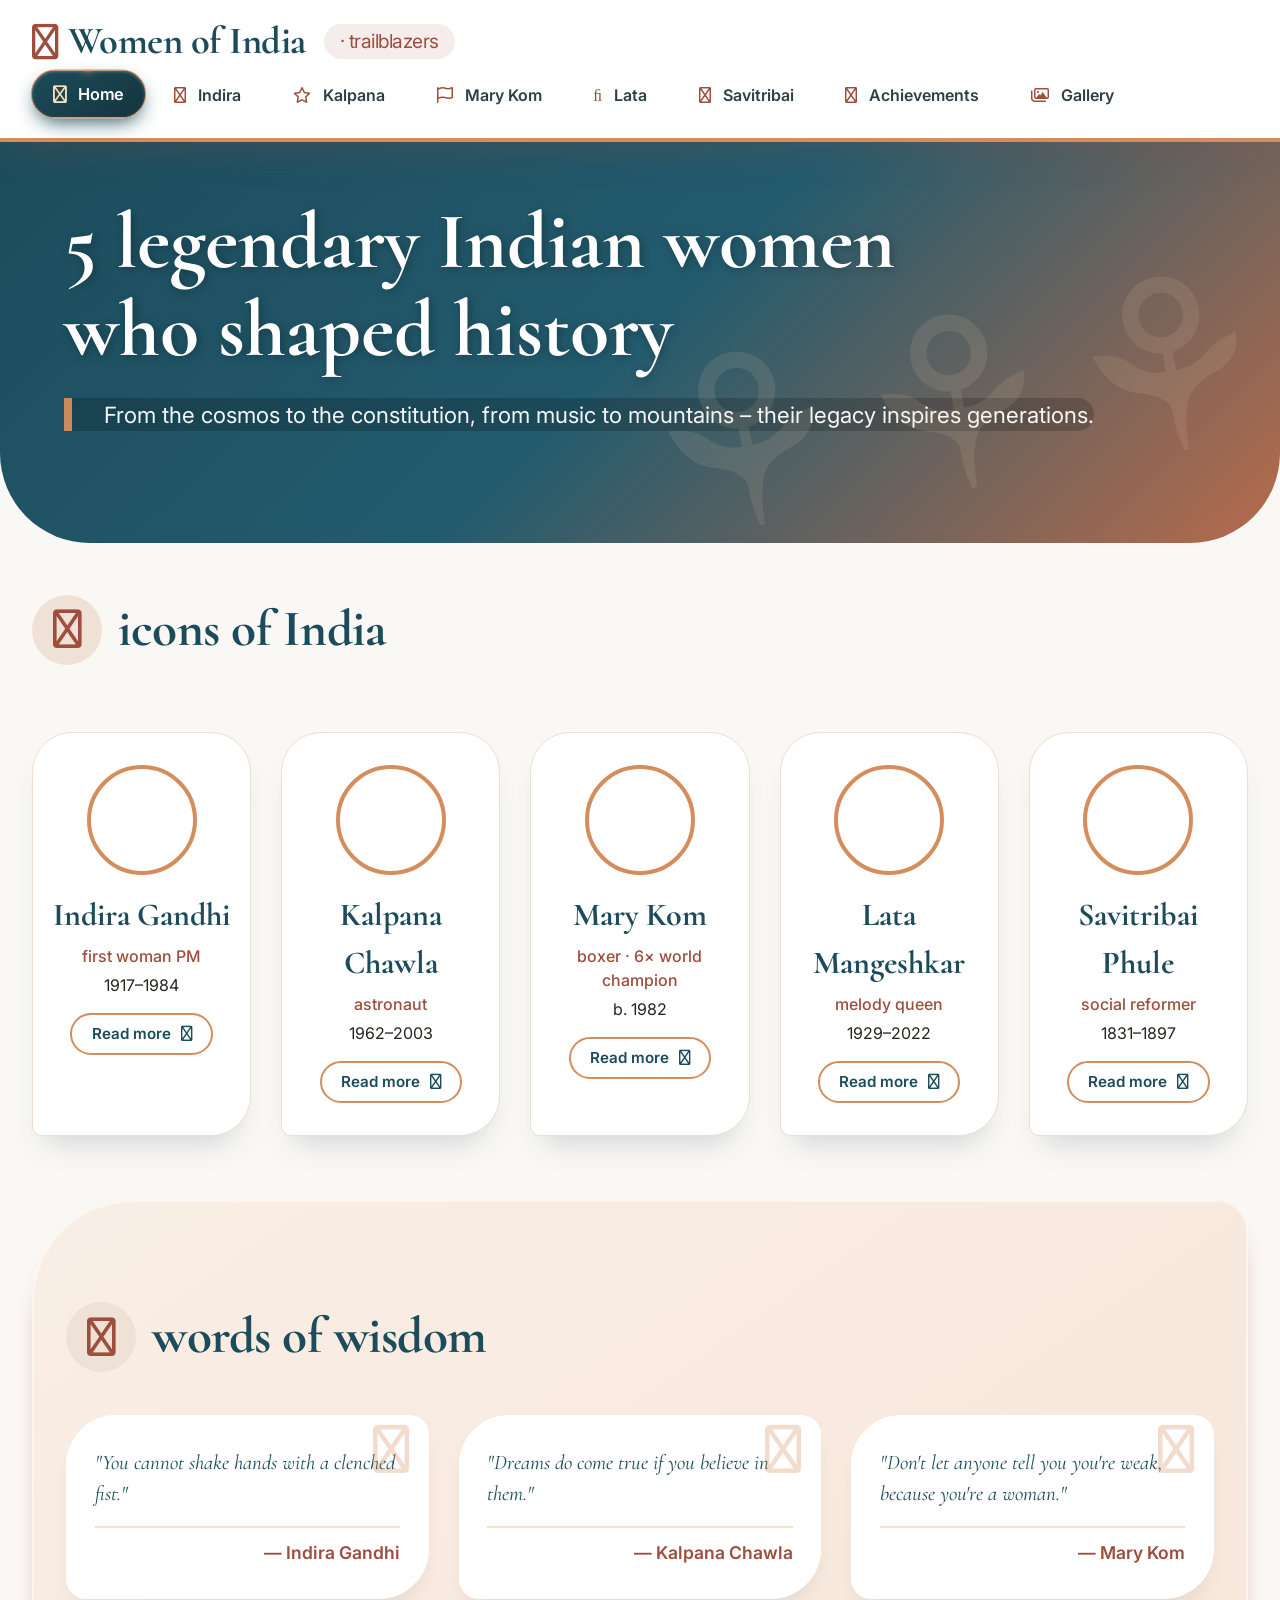
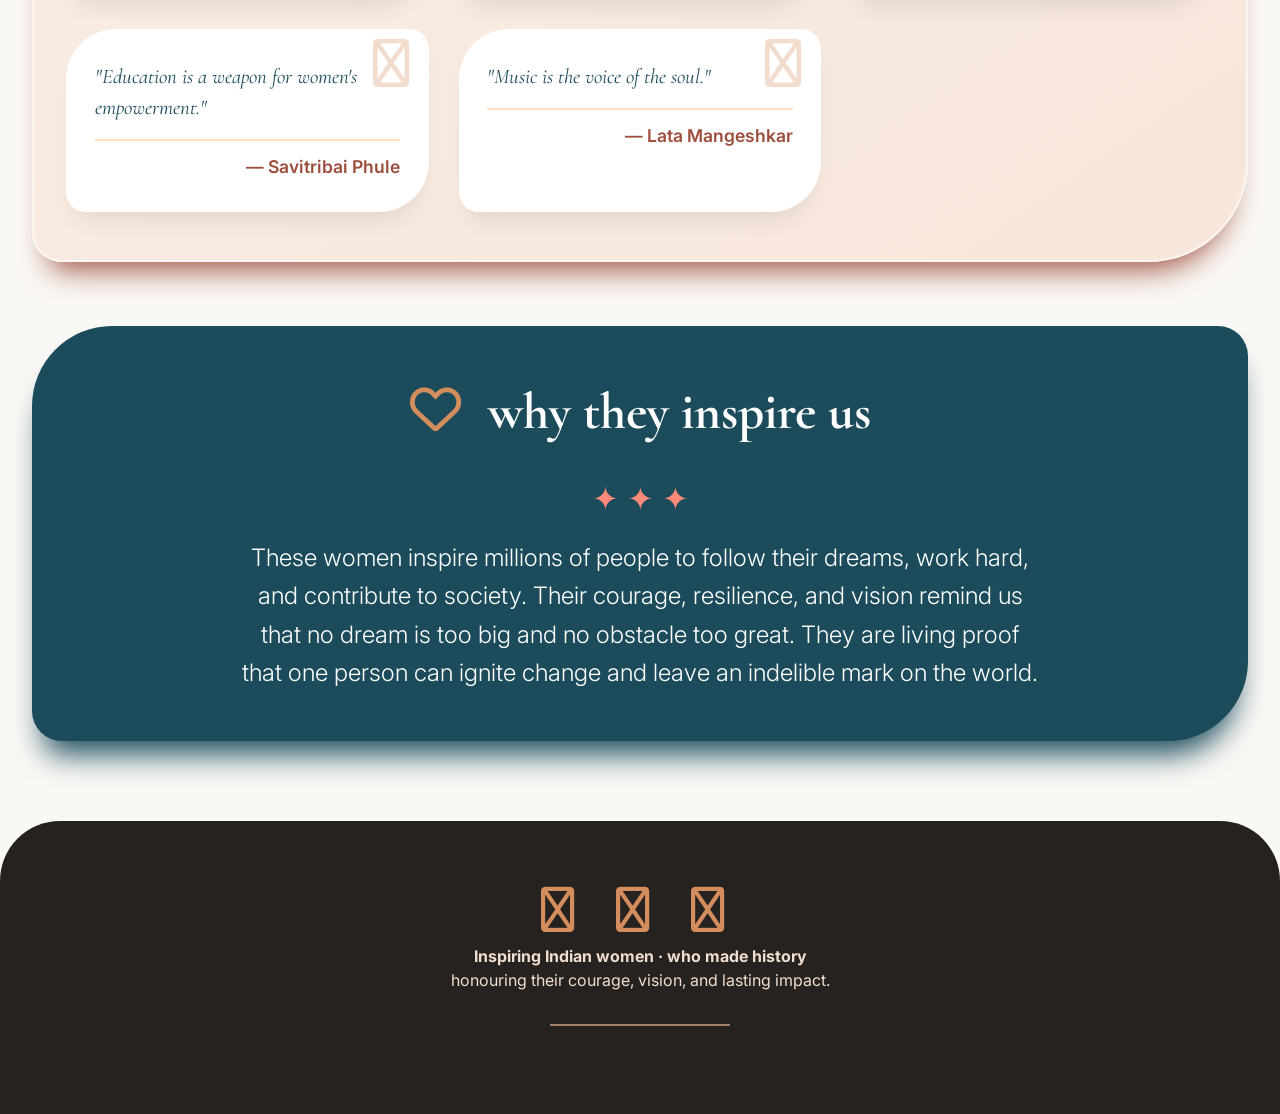
==== commit 34a1a98f: "Update print statement from 'Hello' to 'Goodbye'" ====
--- a/index.html
+++ b/index.html
@@ -5,7 +5,7 @@
   <meta name="viewport" content="width=device-width, initial-scale=1.0">
   <title>5 iconic Indian women · achievements + gallery</title>
   <link rel="stylesheet" href="style.css">
-  <script src="javscript.js"></script>
+ 
   <!-- Font Awesome 6 (free) -->
   <link rel="stylesheet" href="https://cdnjs.cloudflare.com/ajax/libs/font-awesome/6.0.0-beta3/css/all.min.css">
   <!-- Google Fonts: Inter (clean) & Cormorant (elegant) -->
@@ -370,6 +370,9 @@
   </footer>
 
   <!-- JS to switch pages (only for navbar) -->
+  <script src="javscript.js"></script>
+
   
 </body>
 </html>
+
